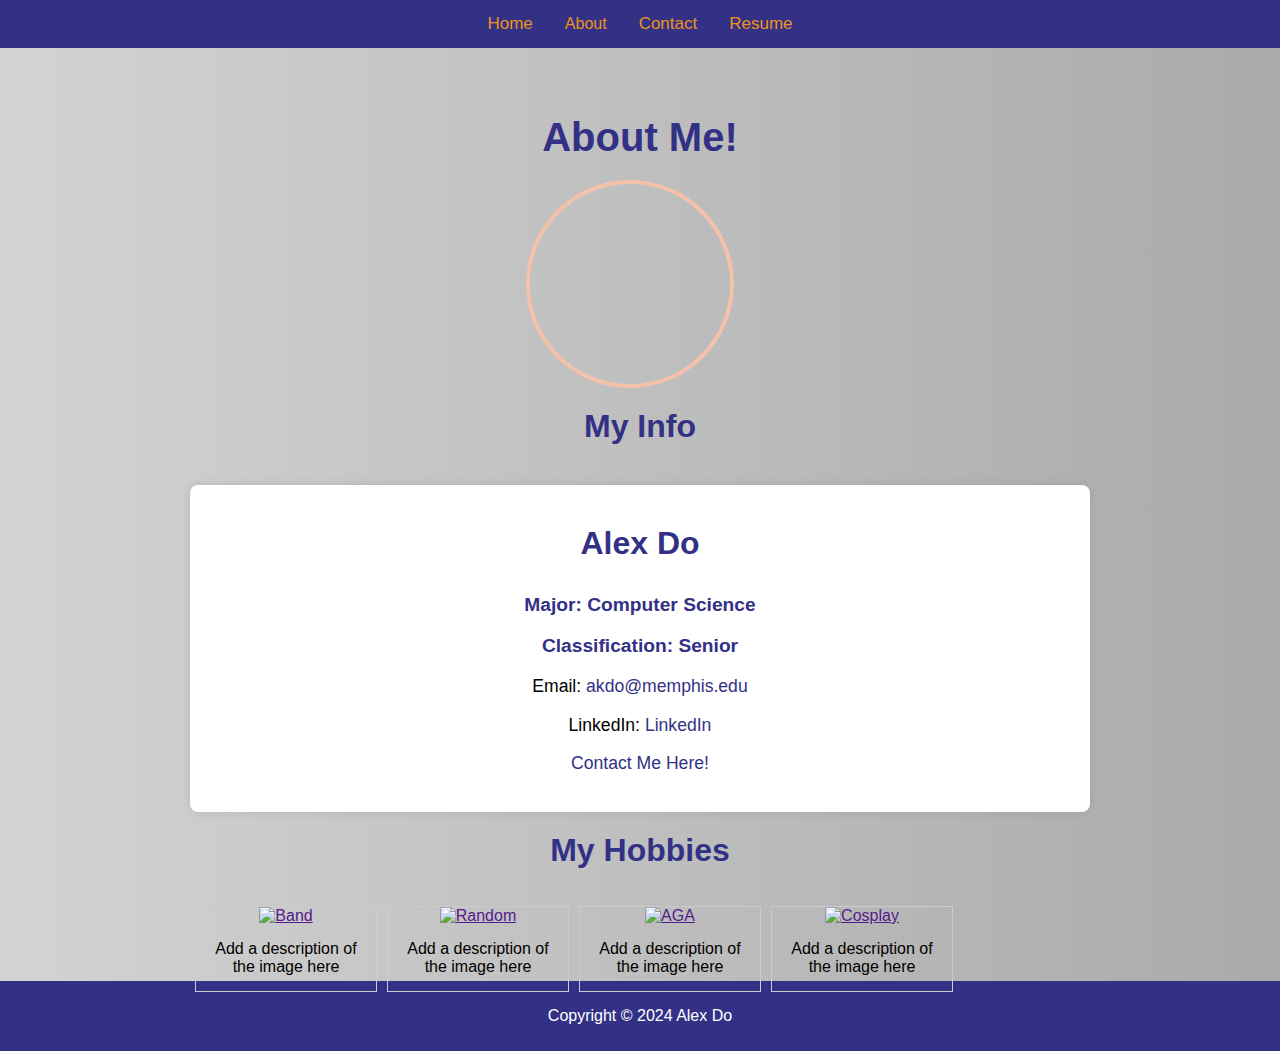
==== about.html @ a19f22d8 "Initial commit" ====
<!DOCTYPE html>
<html lang="en">
<head>
  <link rel="stylesheet" href="css/style.css">
  <title>About Me</title>
</head>
<body>
  <!-- Navigation Bar -->
  <div class="topnav" id="myTopnav">
    <a href="index.html">Home</a>
    <div class="dropdown">
      <button class="dropbtn">About 
        <i class="fa fa-caret-down"></i>
      </button>
      <div class="dropdown-content">
        <a href="about.html">About Me</a>
        <a href="projects.html">My Projects</a>
      </div>
    </div> 
    <a href="contact.html">Contact</a>
    <a href="resume.html">Resume</a>
    <a href="javascript:void(0);" class="icon" onclick="myFunction()">&#9776;</a>
  </div>

  <!-- About Me Content -->
  <div class="about">
    <h1>About Me!</h1>
    <div class="profile-pic">
      <img src="assets/images/Suisei2.png" alt="" class="profile-img">
    </div>
    <p class="intro-text">
        
    </p>
  
    <p class="intro-text">
      
    </p>

    <h2 class="centered-text">My Info</h2>
    <div class="profile">
      
        <div class="profile-details">
          <h3>Alex Do</h3>
          <p class="title">Major: Computer Science</p>
          <p class="title">Classification: Senior</p>
          <p>Email: <a href="mailto:akdo@memphis.edu">akdo@memphis.edu</a></p>
          <p>LinkedIn: <a href="https://www.linkedin.com/in/dokralex/">LinkedIn</a></p>
          <p><a href="contact.html" class="link">Contact Me Here!</a></p>
        </div>
      </div>
      

    <h3>My Hobbies</h3>
    <p class="intro-text">
    
    </p>
    <p class="intro-text">
      
    </p>

    <div class="gallery">
        <a target="_blank" href="">
          <img src="" alt="Band" width="600" height="400">
        </a>
        <div class="desc">Add a description of the image here</div>
      </div>
      
      <div class="gallery">
        <a target="_blank" href="">
          <img src="" alt="Random" width="600" height="400">
        </a>
        <div class="desc">Add a description of the image here</div>
      </div>
      
      <div class="gallery">
        <a target="_blank" href="">
          <img src="" alt="AGA" width="600" height="400">
        </a>
        <div class="desc">Add a description of the image here</div>
      </div>
      
      <div class="gallery">
        <a target="_blank" href="">
          <img src="" alt="Cosplay" width="600" height="400">
        </a>
        <div class="desc">Add a description of the image here</div>
      </div>
  </div>
  
    <!-- Footer Section -->
    <footer>
        <p>Copyright &copy; 2024 Alex Do</p>
    </footer>

    <script>
        document.body.classList.add('fade');
    
    
        document.addEventListener("DOMContentLoaded", () => {
            window.setTimeout(function() {
                document.body.classList.remove('fade');
            }, 230);
        });
    </script>
</body>
</html>
---- css/style.css ----
/* Base styles */
body, h1, h2, p, .topnav, .dropdown, .dropdown-content {
    text-decoration: wavy;
    font-family: 'Consolas', sans-serif;
    text-align: center;
  }
  
  body {
    background-color: #FDFEFF; /* Light background */
    font-family: 'Consolas', sans-serif;
  }

  body {
    background-image: url('../assets/images/background.png');
    background-size: cover;
    background-position: center;
    background-attachment: fixed;
    background-repeat: no-repeat;
}


  /* Fade-in effect */
body {
  opacity: 1;
  transition-duration: 0.7s;
  transition-property: opacity;
}

body.fade {
  opacity: 0;
}
  
  /* Navigation Bar */
  .topnav {
    background-color: #333185;
    display: flex;                /* Enable Flexbox */
    justify-content: center;      /* Center items horizontally */
    align-items: center;          /* Align items vertically */
    overflow: hidden;
  }
    
  .topnav a {
    float: left;
    display: block;
    color: #ED9121;
    text-align: center;
    padding: 14px 16px;
    text-decoration: none;
    font-size: 17px;
  }
  
  .topnav a:hover {
    background-color: #7AA9ED;
    color: white;
  }
  
  .topnav a.active {
    background-color: #7AA9ED;
    color: white;
  }
  
  .topnav .icon {
    display: none;
  }
  
  .dropdown {
    float: left;
    overflow: hidden;
  }
  
  .dropdown .dropbtn {
    font-size: 16px;  
    border: none;
    outline: none;
    color: #ED9121;
    padding: 14px 16px;
    background-color: inherit;
    font-family: inherit;
    margin: 0;
  }
  
  .dropdown-content {
    display: none;
    position: absolute;
    background-color: #7AA9ED;
    min-width: 160px;
    box-shadow: 0px 8px 16px 0px rgba(0,0,0,0.2);
    z-index: 1;
  }
  
  .dropdown-content a {
    float: none;
    color: #ED9121;
    padding: 12px 16px;
    text-decoration: none;
    display: block;
    text-align: left;
  }
  
  .dropdown-content a:hover {
    background-color: #ddd;
  }
  
  .dropdown:hover .dropdown-content {
    display: block;
  }
  
  /* About Section */
  .about {
    padding: 40px;
    max-width: 900px;
    margin: 0 auto;
  }
  
  h1 {
    color: #333185;
    text-align: center;
    font-size: 3rem;
  }
  
  h2, h3 {
    color: #333185;
    font-size: 2rem;
    margin-top: 20px;
  }
  
  .intro-text {
    font-size: 1.2rem;
    line-height: 1.6;
    color: black;
    margin-bottom: 20px;
  }
  
  .link-text {
    font-size: 1.2rem;
    line-height: 1.6;
    color: black;
    margin-bottom: 40px;
  }
  
  .link-text a {
    color: #ED9121;
    text-decoration: none;
  }
  
  .link-text a:hover {
    text-decoration: underline;
  }

  div.gallery {
    margin: 5px;
    border: 1px solid #ccc;
    float: left;
    width: 180px;
  }
  
  div.gallery:hover {
    border: 1px solid #777;
  }
  
  div.gallery img {
    width: 100%;
    height: auto;
  }
  
  div.desc {
    padding: 15px;
    text-align: center;
  }
  
  /* Profile Section (Image & Details) */
  .profile {
    display: flex;
    justify-content: center;
    align-items: center;
    margin-top: 40px;
  }
  
  .profile-pic {
    flex: 1;
    padding-right: 20px;
    text-align: center;
  }
  
  /* profile img animation */
  @keyframes rotateImage {
    0% {
        transform: rotate(0deg);
    }
    100% {
        transform: rotate(90deg);
    }
  }

  .profile-img {
    width: 200px;
    height: 200px;
    border-radius: 50%;
    object-fit: cover;
    border: 4px solid #F4C2AA;
    
    /* Apply the animation */
    animation: rotateImage 2s ease forwards;
    /* 3s duration, ease timing function, and forwards to keep the final state */
  }
  
  .profile-details {
    flex: 2;
    background-color: #ffffff;
    padding: 20px;
    box-shadow: 0 0 10px rgba(0, 0, 0, 0.1);
    border-radius: 8px;
  }
  
  .profile-details h3 {
    font-size: 2rem;
    color: #333185;
  }
  
  .profile-details p {
    font-size: 1.1rem;
    color: black;
  }
  
  .profile-details .title {
    font-size: 1.2rem;
    font-weight: bold;
    color: #333185;
  }
  
  .profile-details a {
    color: #333185;
    text-decoration: none;
  }
  
  .profile-details a:hover {
    text-decoration: underline;
  }
  
  /* Footer */
  footer {
    text-align: center;
    padding: 10px;
    background-color: #333185;
    color: white;
    margin-top: 40px;
  }
  
  /* General form styling */
  .container {
    max-width: 800px;
    margin: 0 auto;
    padding: 20px;
    background-color: #fff;
    border-radius: 10px;
    box-shadow: 0 4px 8px rgba(0, 0, 0, 0.1);
  }
  
  h1 {
    text-align: center;
    color: #333185;
    font-size: 2.5rem;
    margin-bottom: 20px;
  }
  
  label {
    display: block;
    font-size: 1.1rem;
    color: #333185;
    margin-top: 10px;
    margin-bottom: 5px;
  }
  
  input[type="text"],
  select,
  textarea {
    width: 100%;
    padding: 12px;
    font-size: 1rem;
    border: 1px solid #ccc;
    border-radius: 4px;
    box-sizing: border-box;
    margin-bottom: 15px;
  }
  
  input[type="submit"] {
    background-color: #333185;
    color: white;
    font-size: 1.2rem;
    padding: 12px 20px;
    border: none;
    border-radius: 4px;
    cursor: pointer;
    width: 100%;
  }
  
  input[type="submit"]:hover {
    background-color: #333185;
  }
  
  textarea {
    height: 150px;
    resize: vertical;
  }
  
  input[type="text"]:focus,
  select:focus,
  textarea:focus {
    border-color: #7AA9ED;
    outline: none;
  }
  
  input:invalid,
  select:invalid,
  textarea:invalid {
    border-color: red;
  }
  
  input:valid,
  select:valid,
  textarea:valid {
    border-color: green;
  }
  
  /* Resume Section */
  .pdf-container {
    margin-top: 30px;
    text-align: center;
  }
  
  .pdf-container h2 {
    font-size: 2rem;
    color: #333185;
    margin-bottom: 20px;
  }
  
  .pdf-container p {
    font-size: 1rem;
    color: #333;
  }
  
  .pdf-container a {
    color: #333185;
    text-decoration: none;
    font-weight: bold;
  }
  
  .pdf-container a:hover {
    text-decoration: underline;
  }
  
  /* Embed PDF style */
  .pdf {
    border: 2px solid #fff;
    border-radius: 10px;
    box-shadow: 0px 4px 8px rgba(0, 0, 0, 0.1);
    margin-bottom: 20px;
  }
  
  /* Contact Section */
  .contact-container {
    max-width: 600px;
    margin: 0 auto;
    padding: 20px;
    background-color: #fff;
    border-radius: 10px;
    box-shadow: 0 4px 8px rgba(0, 0, 0, 0.1);
  }
  
  .contact-container h1 {
    font-size: 2.5rem;
    color: #333185;
    margin-bottom: 20px;
  }
  
  .contact-container label {
    display: block;
    font-size: 1.1rem;
    color: #333185;
    margin-top: 10px;
    margin-bottom: 5px;
  }
  
  .contact-container input[type="text"],
  .contact-container select,
  .contact-container textarea {
    width: 100%;
    padding: 12px;
    font-size: 1rem;
    border: 1px solid #ccc;
    border-radius: 4px;
    box-sizing: border-box;
    margin-bottom: 15px;
  }
  
  .contact-container input[type="submit"] {
    background-color: #333185;
    color: white;
    font-size: 1.2rem;
    padding: 12px 20px;
    border: none;
    border-radius: 4px;
    cursor: pointer;
    width: 100%;
  }
  
  .contact-container input[type="submit"]:hover {
    background-color: #333185;
  }
  
  /* Content Blocks (Current Projects, Skills, etc.) */
  .content-block {
    background-color: #f9f9f9;
    padding: 20px;
    margin-bottom: 20px;
    border-radius: 8px;
    box-shadow: 0 4px 8px rgba(0, 0, 0, 0.1);
  }
  
  .content-block h2 {
    color: #333185;
    font-size: 2rem;
    margin-bottom: 15px;
  }
  
  .content-block p {
    font-size: 1.1rem;
    color: #555;
  }
  
  .content-block ul {
    list-style-type: none;
    padding-left: 0;
  }
  
  .content-block ul li {
    margin-bottom: 10px;
  }
  
  .content-block a {
    color: #333185;
    text-decoration: none;
  }
  
  .content-block a:hover {
    text-decoration: underline;
  }
  
  
  /* Base styling for body */
  body {
    background: linear-gradient(to right, #D3D3D3, #aaaaaa); /* Subtle gradient from left to right */
    font-family: 'Consolas', sans-serif;
    margin: 0;
    padding: 0;
  }
  
  /* Sidebars with design */
  .left-side, .right-side {
    position: fixed;
    top: 0;
    bottom: 0;
    width: 10%;
    background-color: rgba(0, 0, 0, 0.05); /* Semi-transparent dark background */
    z-index: -1; /* Placing behind the content */
  }
  
  .left-side {
    left: 0;
    background: url('https://www.toptal.com/designers/subtlepatterns/patterns/diagstripes.png'); /* Optional: subtle diagonal stripes background */
  }
  
  .right-side {
    right: 0;
    background: url('https://www.toptal.com/designers/subtlepatterns/patterns/diagstripes.png'); /* Optional: same as left */
  }
  
  /* Optional: Adding a background pattern on the sides */
  .left-side, .right-side {
    background: url('https://www.toptal.com/designers/subtlepatterns/patterns/diagstripes.png'); /* Patterned sides */
    background-size: cover;
  }
  
  body {
    font-family: 'Consolas', sans-serif;
    background-color: #f4f4f4; /* Optional light gray background */
  }
  
  table {
  width: 80%;
  margin: 20px auto;
  border-collapse: collapse;
  background-color: white;
  box-shadow: 0px 4px 8px rgba(0, 0, 0, 0.1);
  border-radius: 8px;
  }
  
  th, td {
  border: 1px solid #ddd;
  padding: 12px;
  text-align: left;
  }
  
  th {
  background-color: #4CAF50;
  color: white;
  }
  
  tr:nth-child(even) {
  background-color: #f2f2f2;
  }
  
  tr:hover {
  background-color: #ddd;
  }
  
  .no-data {
  text-align: center;
  color: #999;
  }
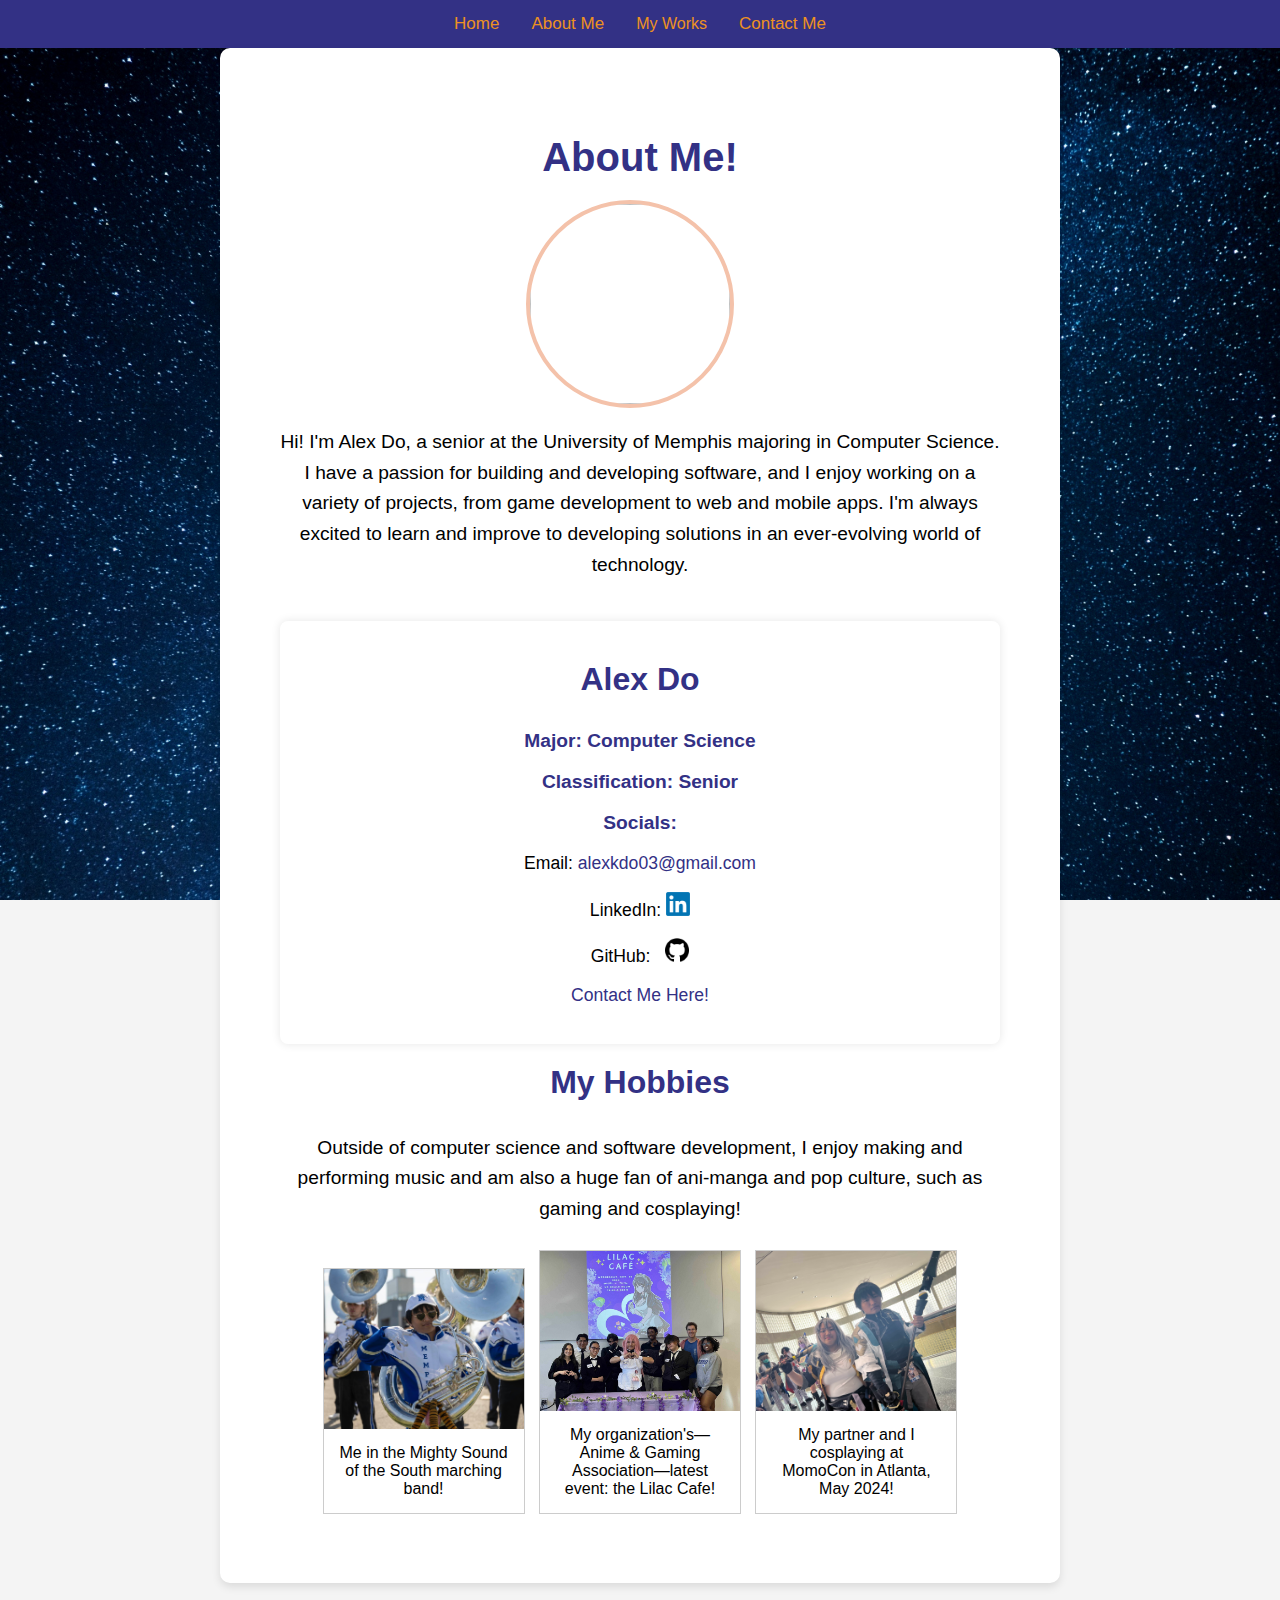
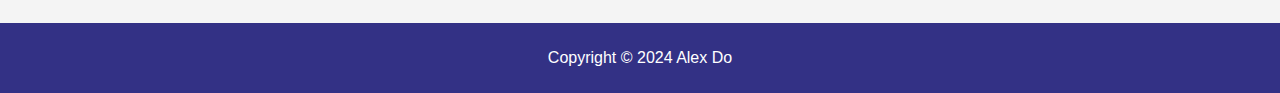
==== commit 44356e67: "Got email form to work, added more images and styling changes" ====
--- a/about.html
+++ b/about.html
@@ -8,84 +8,81 @@
   <!-- Navigation Bar -->
   <div class="topnav" id="myTopnav">
     <a href="index.html">Home</a>
+    <a href="about.html">About Me</a>
     <div class="dropdown">
-      <button class="dropbtn">About 
+      <button class="dropbtn">My Works 
         <i class="fa fa-caret-down"></i>
       </button>
       <div class="dropdown-content">
-        <a href="about.html">About Me</a>
+        <a href="resume.html">Resume</a>
         <a href="projects.html">My Projects</a>
       </div>
     </div> 
-    <a href="contact.html">Contact</a>
-    <a href="resume.html">Resume</a>
+    <a href="contact.html">Contact Me</a>
     <a href="javascript:void(0);" class="icon" onclick="myFunction()">&#9776;</a>
   </div>
 
   <!-- About Me Content -->
-  <div class="about">
-    <h1>About Me!</h1>
-    <div class="profile-pic">
-      <img src="assets/images/Suisei2.png" alt="" class="profile-img">
+  <div class="container">
+    <div class="about">
+      <h1>About Me!</h1>
+      <div class="profile-pic">
+        <img src="assets/images/Suisei2.png" alt="" class="profile-img">
+      </div>
+    
+      <p class="intro-text">
+        Hi! I'm Alex Do, a senior at the University of Memphis majoring in Computer Science. 
+        I have a passion for building and developing software, and I enjoy working on a variety of projects, from game development to web and mobile apps. 
+        I'm always excited to learn and improve to developing solutions in an ever-evolving world of technology.
+      </p>
+
+      <div class="profile">
+          <div class="profile-details">
+            <h3>Alex Do</h3>
+            <p class="title">Major: Computer Science</p>
+            <p class="title">Classification: Senior</p>
+            <p class="title">Socials:</p>
+            <p>Email: <a href="mailto:alexkdo03@gmail.com">alexkdo03@gmail.com</a></p>
+            <p>LinkedIn:<a href="https://www.linkedin.com/in/dokralex/" target="_blank">
+              <img src="assets/images/linkedin-logo.png" alt="LinkedIn" style="width: 24px; height: 24px;">
+            </a></p>
+            <p>GitHub:<a href="https://github.com/DoKrAlex/" target="_blank" style="margin-left: 10px;">
+              <img src="assets/images/github-logo.png" alt="GitHub" style="width: 24px; height: 24px;">
+            </a></p>
+  
+            <p><a href="contact.html" class="link">Contact Me Here!</a></p>
+          </div>
+        </div>
+        
+  
+      <h3>My Hobbies</h3>
+      <p class="intro-text">
+        Outside of computer science and software development, I enjoy making and performing music and am also a huge fan of ani-manga and pop culture, such as gaming and cosplaying!
+      </p>
+
+      <div class="gallery">
+          <a target="_blank" href="">
+            <img src="assets/images/band.jpg" alt="Band" width="600" height="400">
+          </a>
+          <div class="desc">Me in the Mighty Sound of the South marching band!</div>
+        </div>
+        
+        <div class="gallery">
+          <a target="_blank" href="">
+            <img src="assets/images/AGA.jpg" alt="AGA" width="600" height="400">
+          </a>
+          <div class="desc">My organization's—Anime & Gaming Association—latest event: the Lilac Cafe!</div>
+        </div>
+        
+        <div class="gallery">
+          <a target="_blank" href="">
+            <img src="assets/images/cosplay.jpg" alt="Cosplay" width="600" height="400">
+          </a>
+          <div class="desc">My partner and I cosplaying at MomoCon in Atlanta, May 2024!</div>
+        </div>
     </div>
-    <p class="intro-text">
-        
-    </p>
+  </div>
   
-    <p class="intro-text">
-      
-    </p>
-
-    <h2 class="centered-text">My Info</h2>
-    <div class="profile">
-      
-        <div class="profile-details">
-          <h3>Alex Do</h3>
-          <p class="title">Major: Computer Science</p>
-          <p class="title">Classification: Senior</p>
-          <p>Email: <a href="mailto:akdo@memphis.edu">akdo@memphis.edu</a></p>
-          <p>LinkedIn: <a href="https://www.linkedin.com/in/dokralex/">LinkedIn</a></p>
-          <p><a href="contact.html" class="link">Contact Me Here!</a></p>
-        </div>
-      </div>
-      
-
-    <h3>My Hobbies</h3>
-    <p class="intro-text">
-    
-    </p>
-    <p class="intro-text">
-      
-    </p>
-
-    <div class="gallery">
-        <a target="_blank" href="">
-          <img src="" alt="Band" width="600" height="400">
-        </a>
-        <div class="desc">Add a description of the image here</div>
-      </div>
-      
-      <div class="gallery">
-        <a target="_blank" href="">
-          <img src="" alt="Random" width="600" height="400">
-        </a>
-        <div class="desc">Add a description of the image here</div>
-      </div>
-      
-      <div class="gallery">
-        <a target="_blank" href="">
-          <img src="" alt="AGA" width="600" height="400">
-        </a>
-        <div class="desc">Add a description of the image here</div>
-      </div>
-      
-      <div class="gallery">
-        <a target="_blank" href="">
-          <img src="" alt="Cosplay" width="600" height="400">
-        </a>
-        <div class="desc">Add a description of the image here</div>
-      </div>
-  </div>
   
     <!-- Footer Section -->
     <footer>
--- a/css/style.css
+++ b/css/style.css
@@ -11,7 +11,7 @@
   }
 
   body {
-    background-image: url('../assets/images/background.png');
+    background-image: url('../assets/images/wallpaper.jpg');
     background-size: cover;
     background-position: center;
     background-attachment: fixed;
@@ -147,21 +147,30 @@
     text-decoration: underline;
   }
 
-  div.gallery {
-    margin: 5px;
-    border: 1px solid #ccc;
-    float: left;
-    width: 180px;
-  }
-  
-  div.gallery:hover {
-    border: 1px solid #777;
-  }
-  
-  div.gallery img {
-    width: 100%;
-    height: auto;
-  }
+/* Adjust the gallery container */
+div.gallery {
+  margin: 5px;
+  border: 1px solid #ccc;
+  display: inline-block; /* Align images side by side */
+  text-align: center; /* Center content in the gallery div */
+  width: 200px; /* Adjust width as needed */
+  overflow: hidden; /* Ensure the image doesn't overflow the container */
+  position: relative;
+}
+
+/* Center the images inside the gallery container */
+div.gallery img {
+  width: 100%; /* Scale the image to fit the container */
+  height: auto; /* Maintain aspect ratio */
+  display: block; /* Remove default spacing */
+  margin: 0 auto; /* Center the image */
+}
+
+/* Optional: Add hover effect for gallery images */
+div.gallery:hover {
+  border: 1px solid #777;
+}
+
   
   div.desc {
     padding: 15px;
@@ -449,7 +458,6 @@
   
   /* Base styling for body */
   body {
-    background: linear-gradient(to right, #D3D3D3, #aaaaaa); /* Subtle gradient from left to right */
     font-family: 'Consolas', sans-serif;
     margin: 0;
     padding: 0;
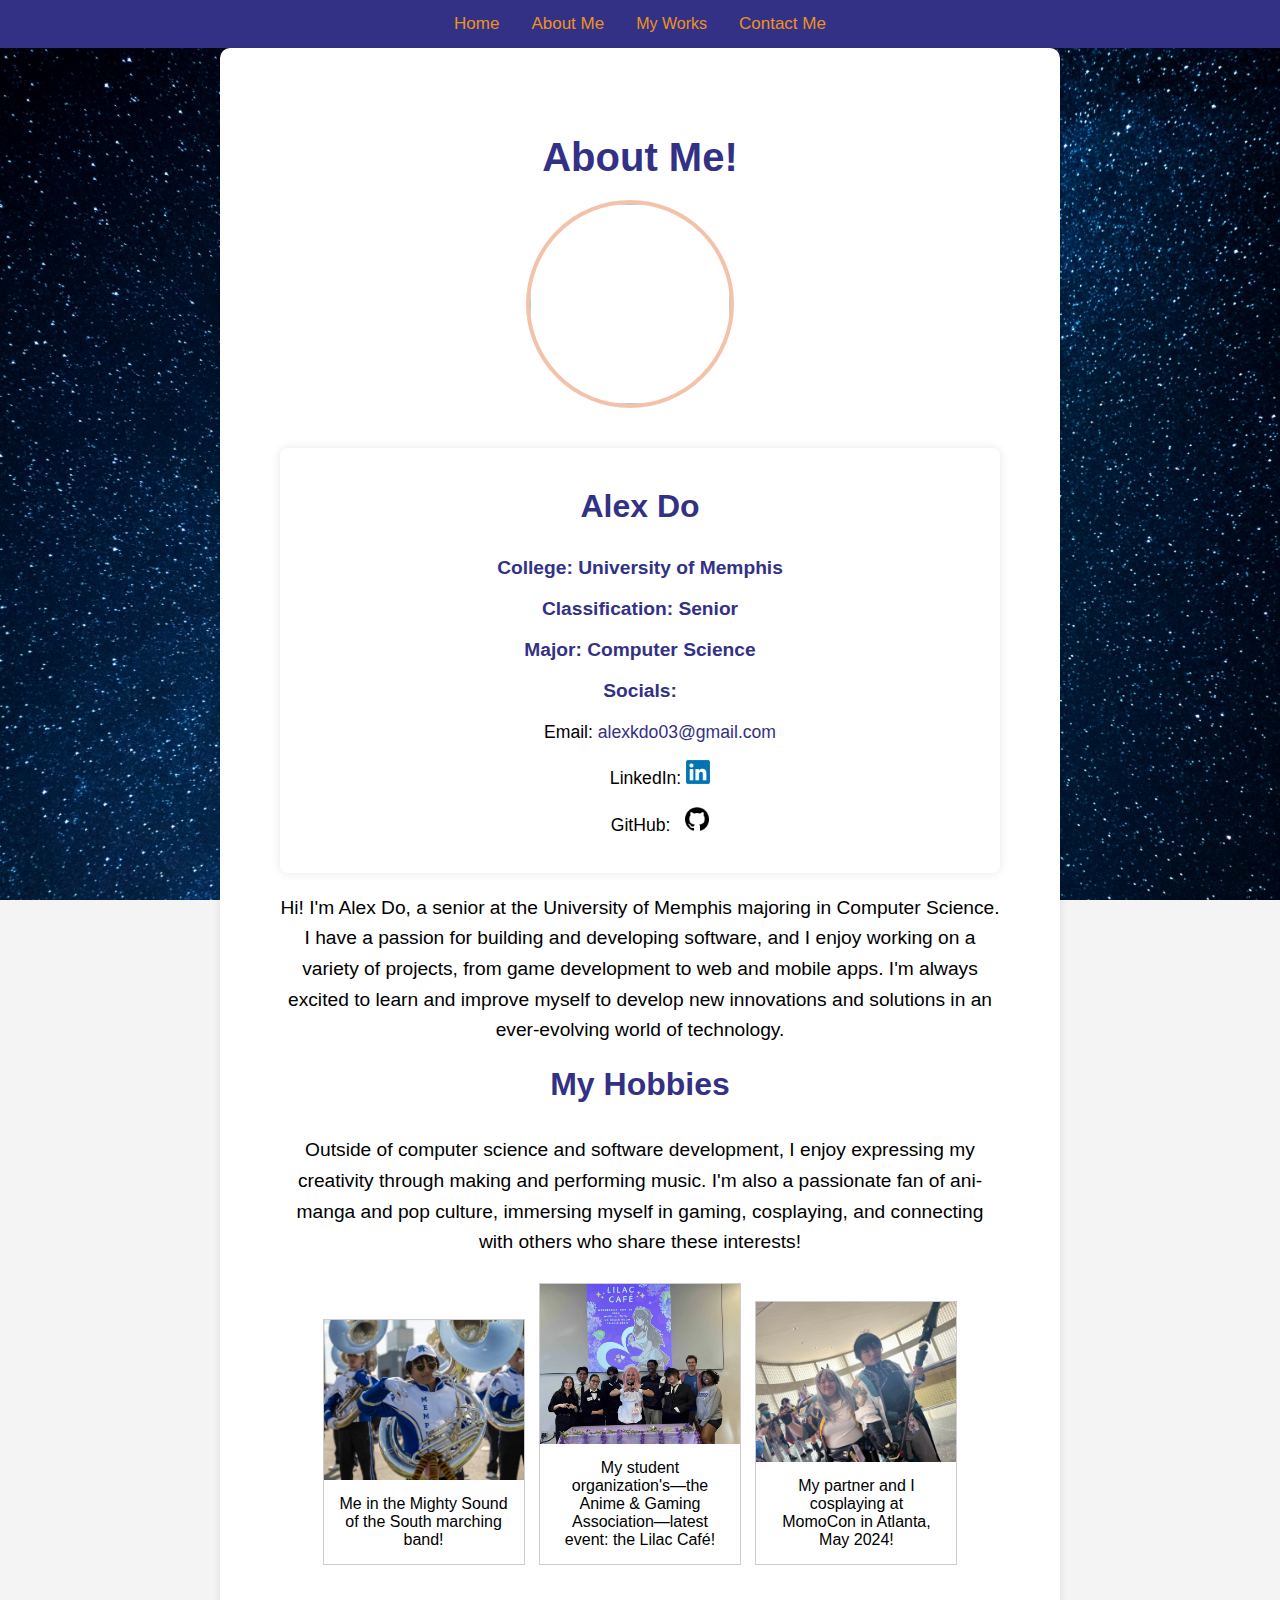
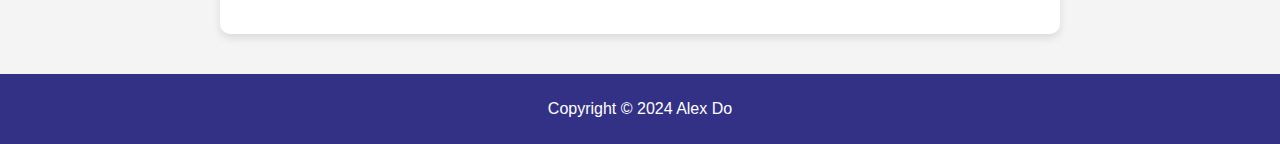
==== commit 87d6c679: "More styling fixes, revamp of about me page" ====
--- a/about.html
+++ b/about.html
@@ -4,8 +4,8 @@
   <link rel="stylesheet" href="css/style.css">
   <title>About Me</title>
 </head>
+
 <body>
-  <!-- Navigation Bar -->
   <div class="topnav" id="myTopnav">
     <a href="index.html">Home</a>
     <a href="about.html">About Me</a>
@@ -22,26 +22,21 @@
     <a href="javascript:void(0);" class="icon" onclick="myFunction()">&#9776;</a>
   </div>
 
-  <!-- About Me Content -->
   <div class="container">
     <div class="about">
       <h1>About Me!</h1>
       <div class="profile-pic">
         <img src="assets/images/Suisei2.png" alt="" class="profile-img">
       </div>
-    
-      <p class="intro-text">
-        Hi! I'm Alex Do, a senior at the University of Memphis majoring in Computer Science. 
-        I have a passion for building and developing software, and I enjoy working on a variety of projects, from game development to web and mobile apps. 
-        I'm always excited to learn and improve to developing solutions in an ever-evolving world of technology.
-      </p>
 
       <div class="profile">
-          <div class="profile-details">
-            <h3>Alex Do</h3>
-            <p class="title">Major: Computer Science</p>
-            <p class="title">Classification: Senior</p>
-            <p class="title">Socials:</p>
+        <div class="profile-details">
+          <h3>Alex Do</h3>
+          <p class="title">College: University of Memphis</p>
+          <p class="title">Classification: Senior</p>
+          <p class="title">Major: Computer Science</p>
+          <p class="title">Socials:</p>
+          <ul>
             <p>Email: <a href="mailto:alexkdo03@gmail.com">alexkdo03@gmail.com</a></p>
             <p>LinkedIn:<a href="https://www.linkedin.com/in/dokralex/" target="_blank">
               <img src="assets/images/linkedin-logo.png" alt="LinkedIn" style="width: 24px; height: 24px;">
@@ -49,15 +44,20 @@
             <p>GitHub:<a href="https://github.com/DoKrAlex/" target="_blank" style="margin-left: 10px;">
               <img src="assets/images/github-logo.png" alt="GitHub" style="width: 24px; height: 24px;">
             </a></p>
-  
-            <p><a href="contact.html" class="link">Contact Me Here!</a></p>
-          </div>
+          </ul>
         </div>
-        
+      </div>
+    
+      <p class="intro-text">
+        Hi! I'm Alex Do, a senior at the University of Memphis majoring in Computer Science. 
+        I have a passion for building and developing software, and I enjoy working on a variety of projects, from game development to web and mobile apps. 
+        I'm always excited to learn and improve myself to develop new innovations and solutions in an ever-evolving world of technology.
+      </p>
   
       <h3>My Hobbies</h3>
       <p class="intro-text">
-        Outside of computer science and software development, I enjoy making and performing music and am also a huge fan of ani-manga and pop culture, such as gaming and cosplaying!
+        Outside of computer science and software development, I enjoy expressing my creativity through making and performing music.
+        I'm also a passionate fan of ani-manga and pop culture, immersing myself in gaming, cosplaying, and connecting with others who share these interests!
       </p>
 
       <div class="gallery">
@@ -71,7 +71,7 @@
           <a target="_blank" href="">
             <img src="assets/images/AGA.jpg" alt="AGA" width="600" height="400">
           </a>
-          <div class="desc">My organization's—Anime & Gaming Association—latest event: the Lilac Cafe!</div>
+          <div class="desc">My student organization's—the Anime & Gaming Association—latest event: the Lilac Café!</div>
         </div>
         
         <div class="gallery">
@@ -83,8 +83,6 @@
     </div>
   </div>
   
-  
-    <!-- Footer Section -->
     <footer>
         <p>Copyright &copy; 2024 Alex Do</p>
     </footer>
--- a/css/style.css
+++ b/css/style.css
@@ -90,7 +90,7 @@
   
   .dropdown-content a {
     float: none;
-    color: #ED9121;
+    color: white;
     padding: 12px 16px;
     text-decoration: none;
     display: block;
@@ -171,8 +171,7 @@
   border: 1px solid #777;
 }
 
-  
-  div.desc {
+div.desc {
     padding: 15px;
     text-align: center;
   }
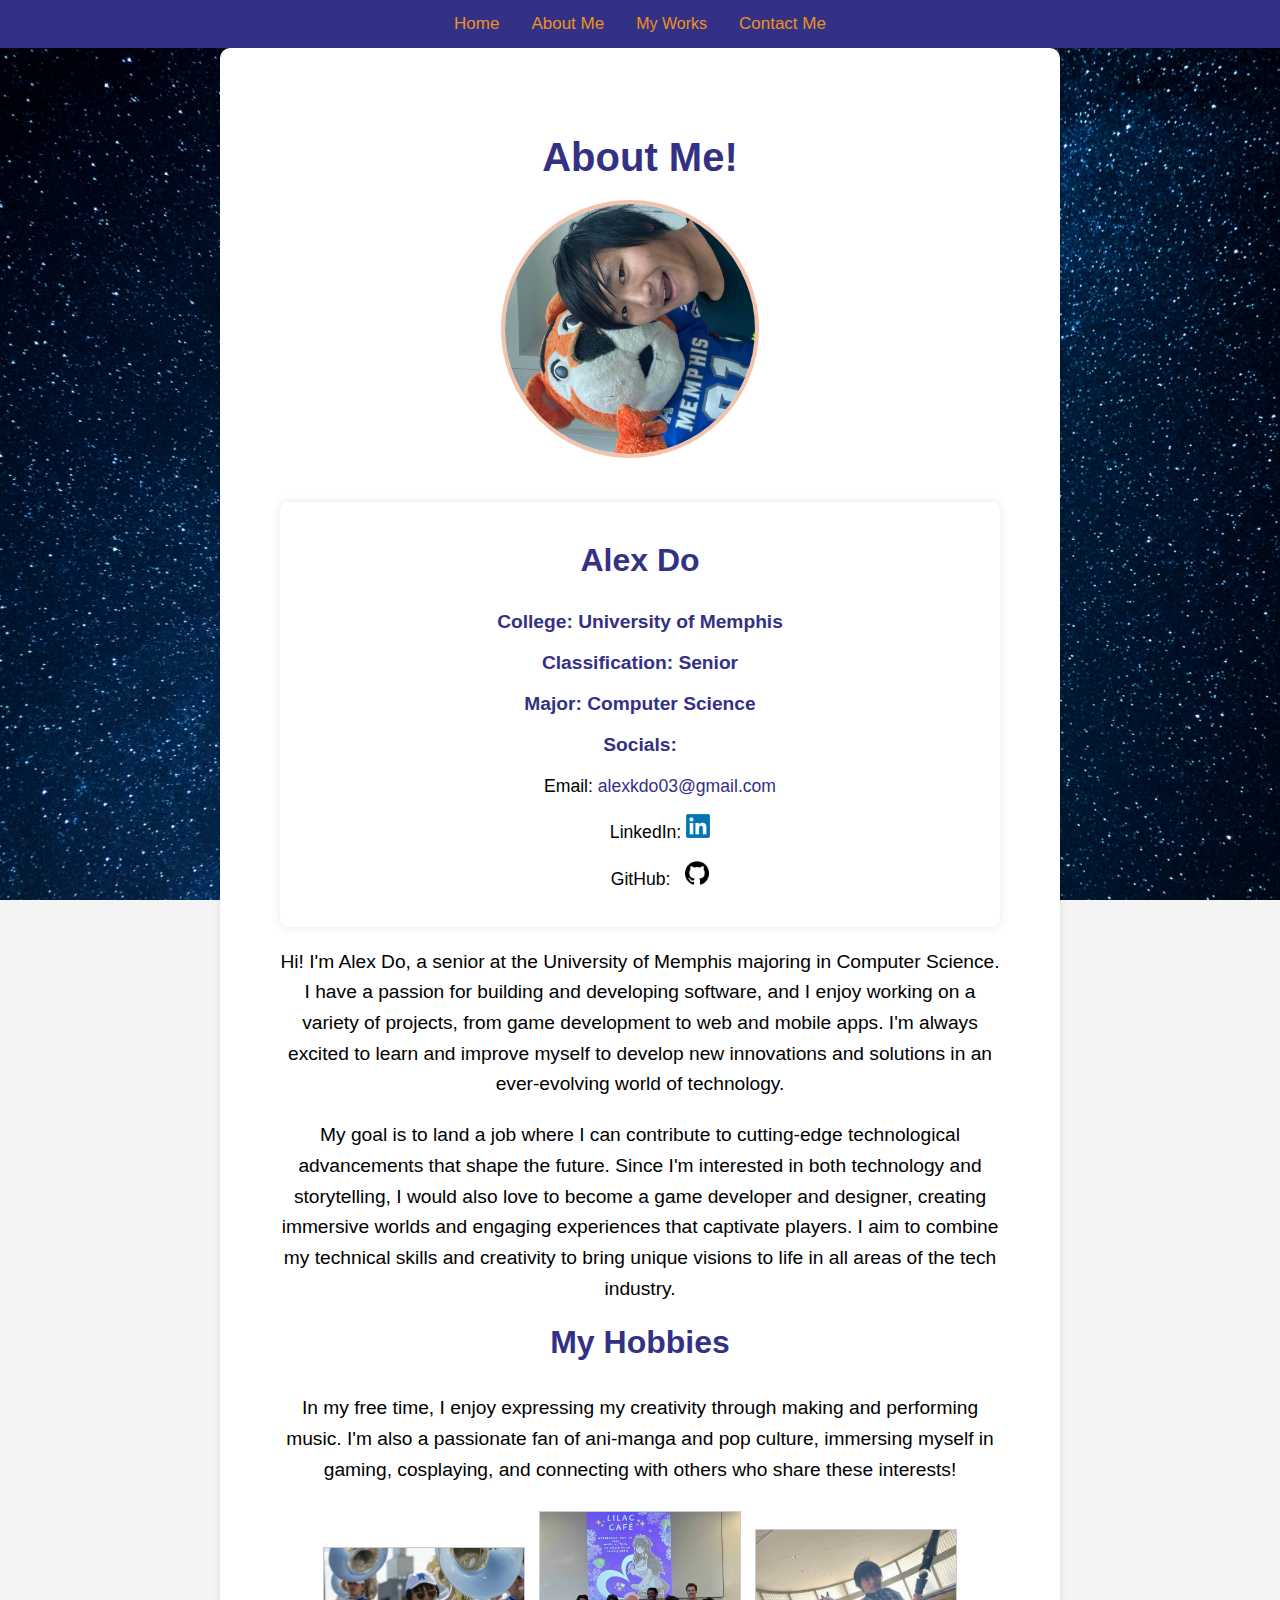
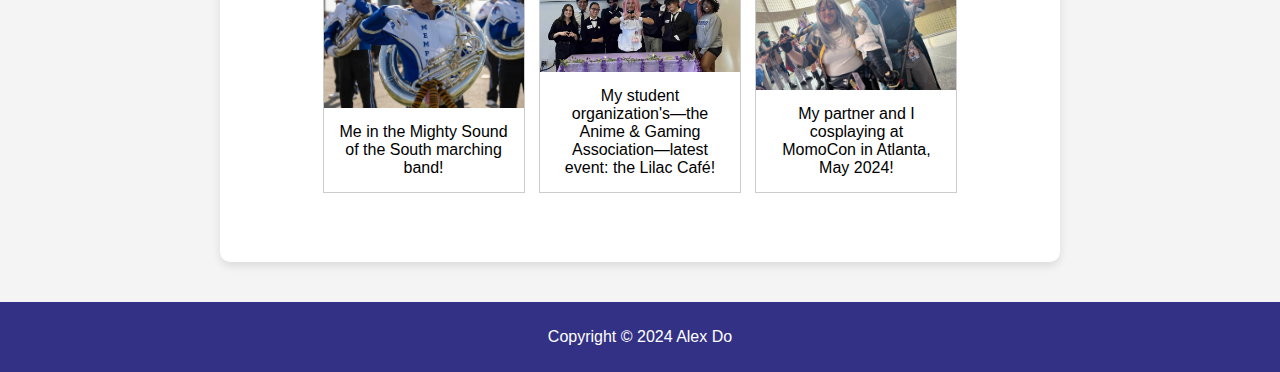
==== commit b8a3a40b: "Writing new about me section, changed pictures for presentation" ====
--- a/about.html
+++ b/about.html
@@ -26,7 +26,7 @@
     <div class="about">
       <h1>About Me!</h1>
       <div class="profile-pic">
-        <img src="assets/images/Suisei2.png" alt="" class="profile-img">
+        <img src="assets/images/Alex2.jpg" alt="pic" class="profile-img">
       </div>
 
       <div class="profile">
@@ -53,10 +53,16 @@
         I have a passion for building and developing software, and I enjoy working on a variety of projects, from game development to web and mobile apps. 
         I'm always excited to learn and improve myself to develop new innovations and solutions in an ever-evolving world of technology.
       </p>
+
+      <p class="intro-text">
+        My goal is to land a job where I can contribute to cutting-edge technological advancements that shape the future.
+        Since I'm interested in both technology and storytelling, I would also love to become a game developer and designer, creating immersive worlds and engaging experiences that captivate players.
+        I aim to combine my technical skills and creativity to bring unique visions to life in all areas of the tech industry.
+      </p>
   
       <h3>My Hobbies</h3>
       <p class="intro-text">
-        Outside of computer science and software development, I enjoy expressing my creativity through making and performing music.
+        In my free time, I enjoy expressing my creativity through making and performing music.
         I'm also a passionate fan of ani-manga and pop culture, immersing myself in gaming, cosplaying, and connecting with others who share these interests!
       </p>
 
--- a/css/style.css
+++ b/css/style.css
@@ -201,8 +201,8 @@
   }
 
   .profile-img {
-    width: 200px;
-    height: 200px;
+    width: 250px;
+    height: 250px;
     border-radius: 50%;
     object-fit: cover;
     border: 4px solid #F4C2AA;
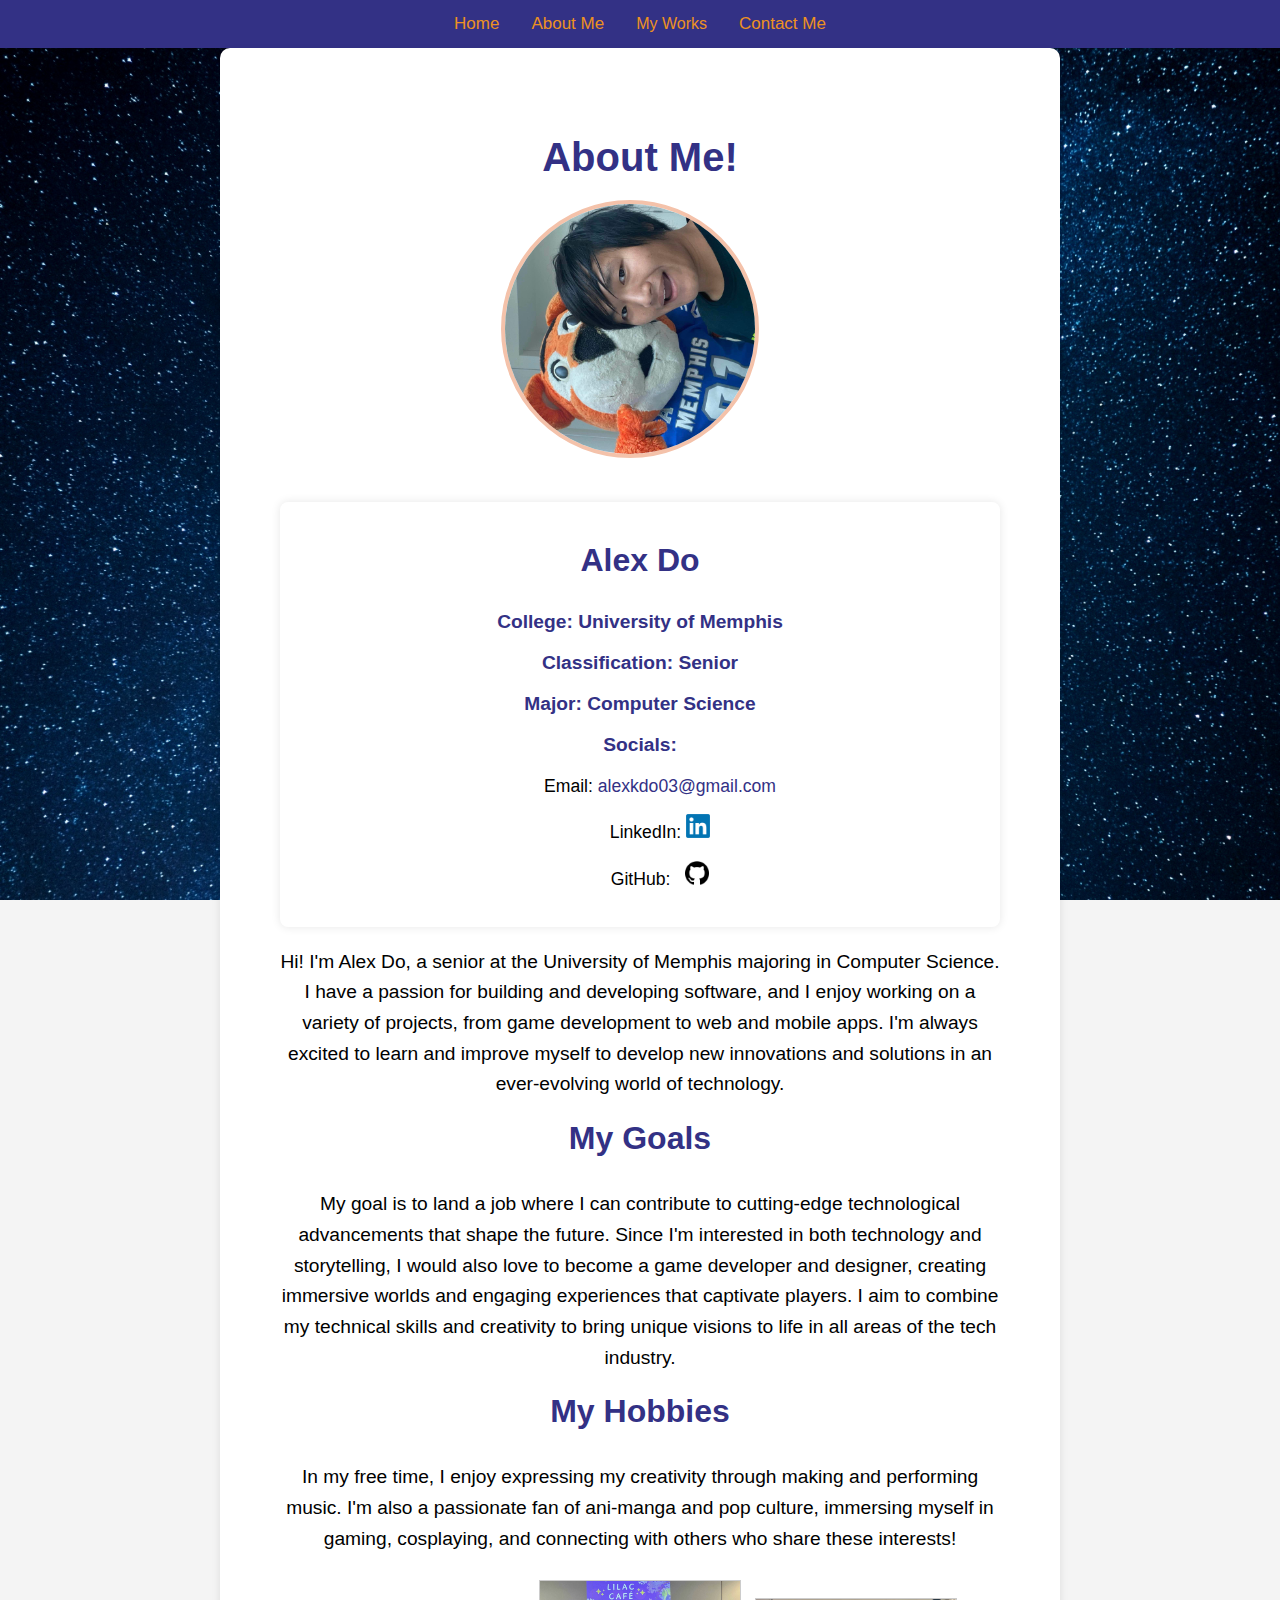
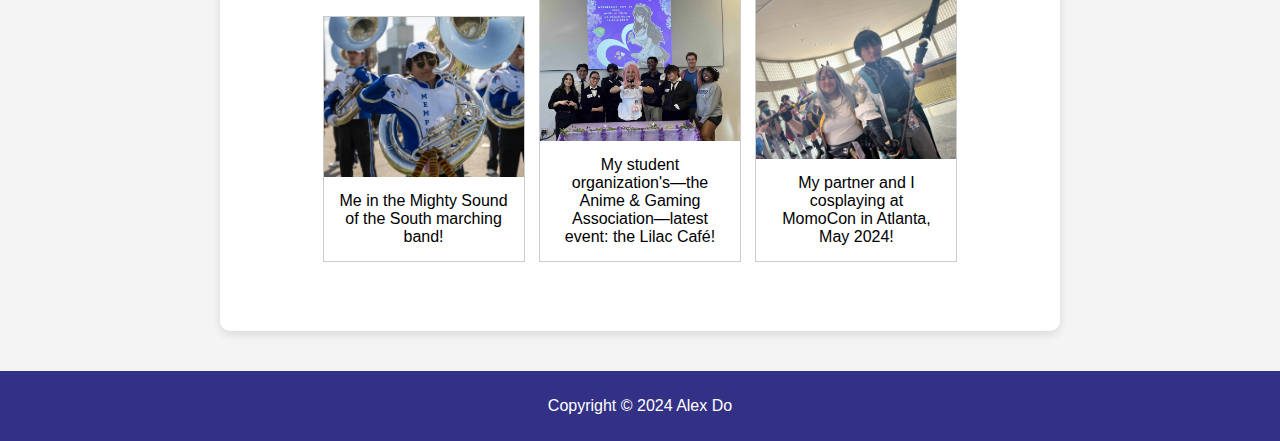
==== commit de67116d: "Added my goals header to about page" ====
--- a/about.html
+++ b/about.html
@@ -15,7 +15,7 @@
       </button>
       <div class="dropdown-content">
         <a href="resume.html">Resume</a>
-        <a href="projects.html">My Projects</a>
+        <a href="projects.html">Projects</a>
       </div>
     </div> 
     <a href="contact.html">Contact Me</a>
@@ -54,6 +54,7 @@
         I'm always excited to learn and improve myself to develop new innovations and solutions in an ever-evolving world of technology.
       </p>
 
+      <h3>My Goals</h3>
       <p class="intro-text">
         My goal is to land a job where I can contribute to cutting-edge technological advancements that shape the future.
         Since I'm interested in both technology and storytelling, I would also love to become a game developer and designer, creating immersive worlds and engaging experiences that captivate players.
